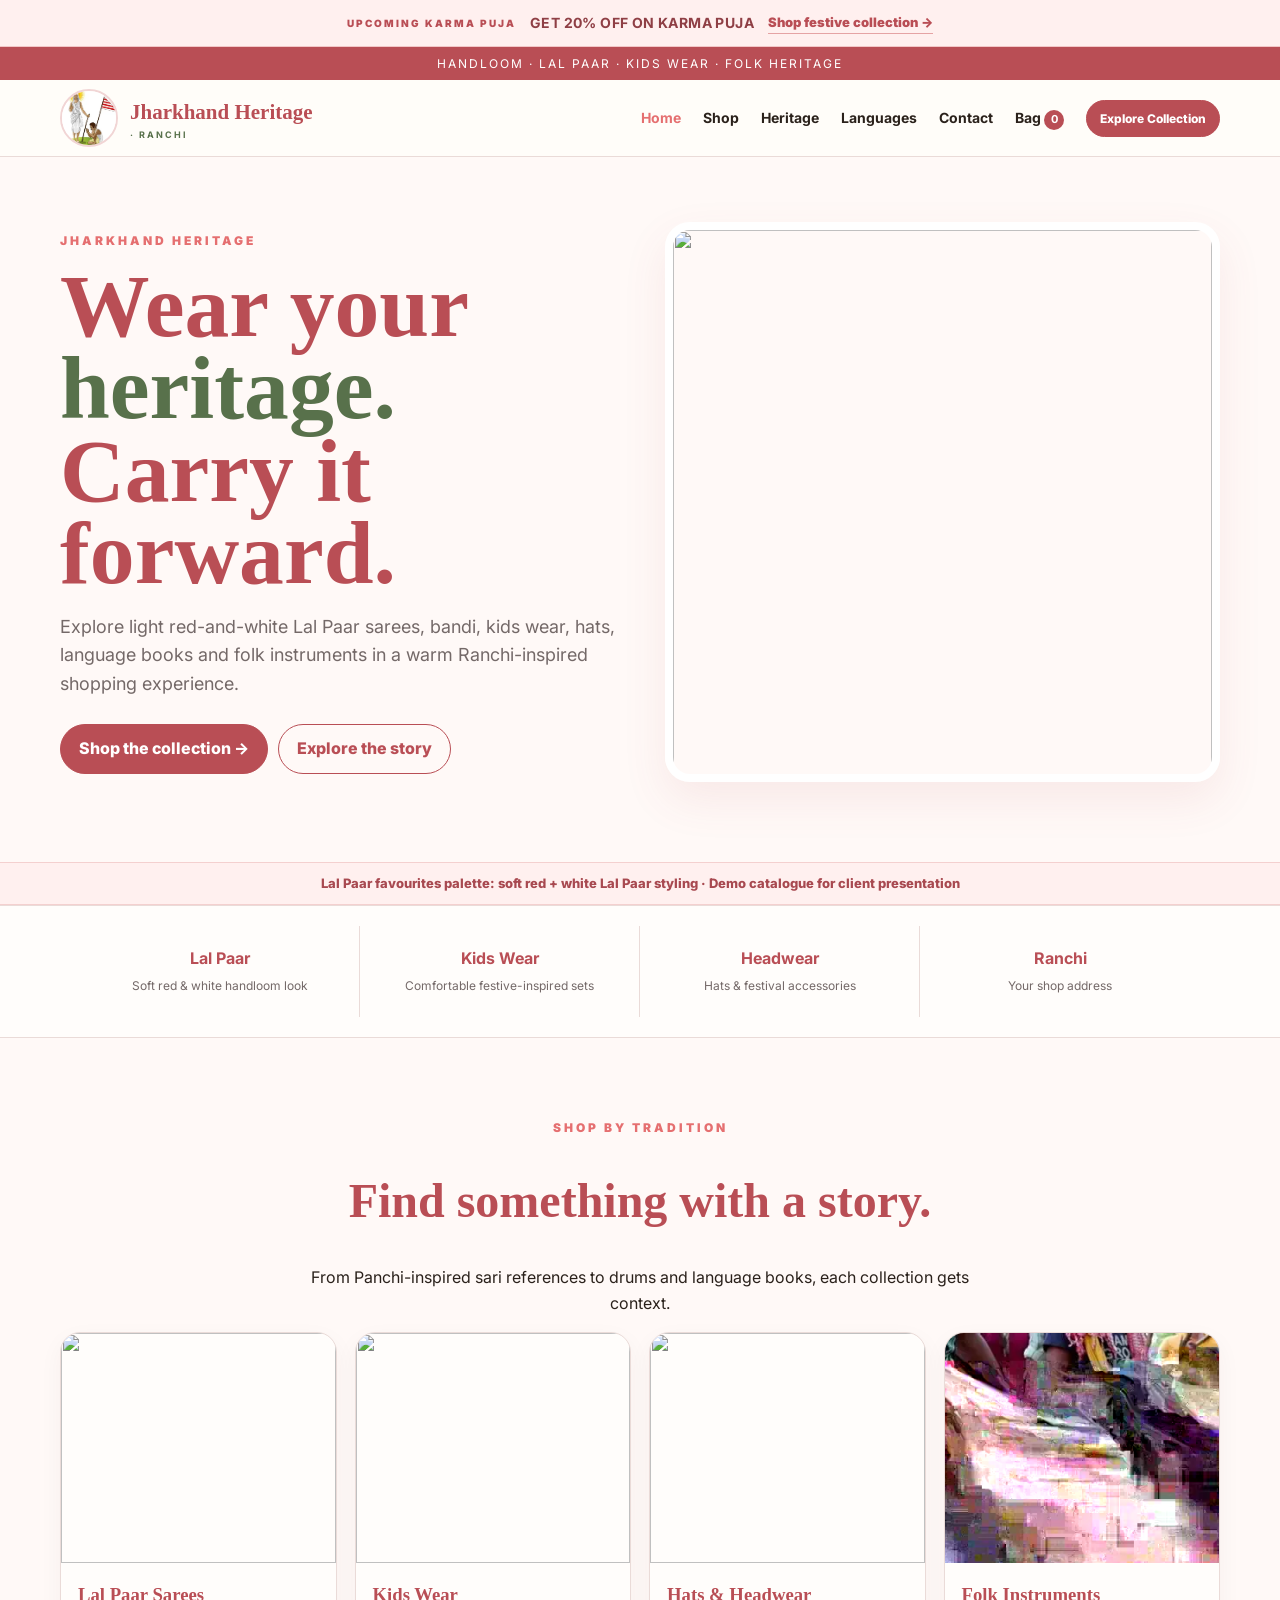
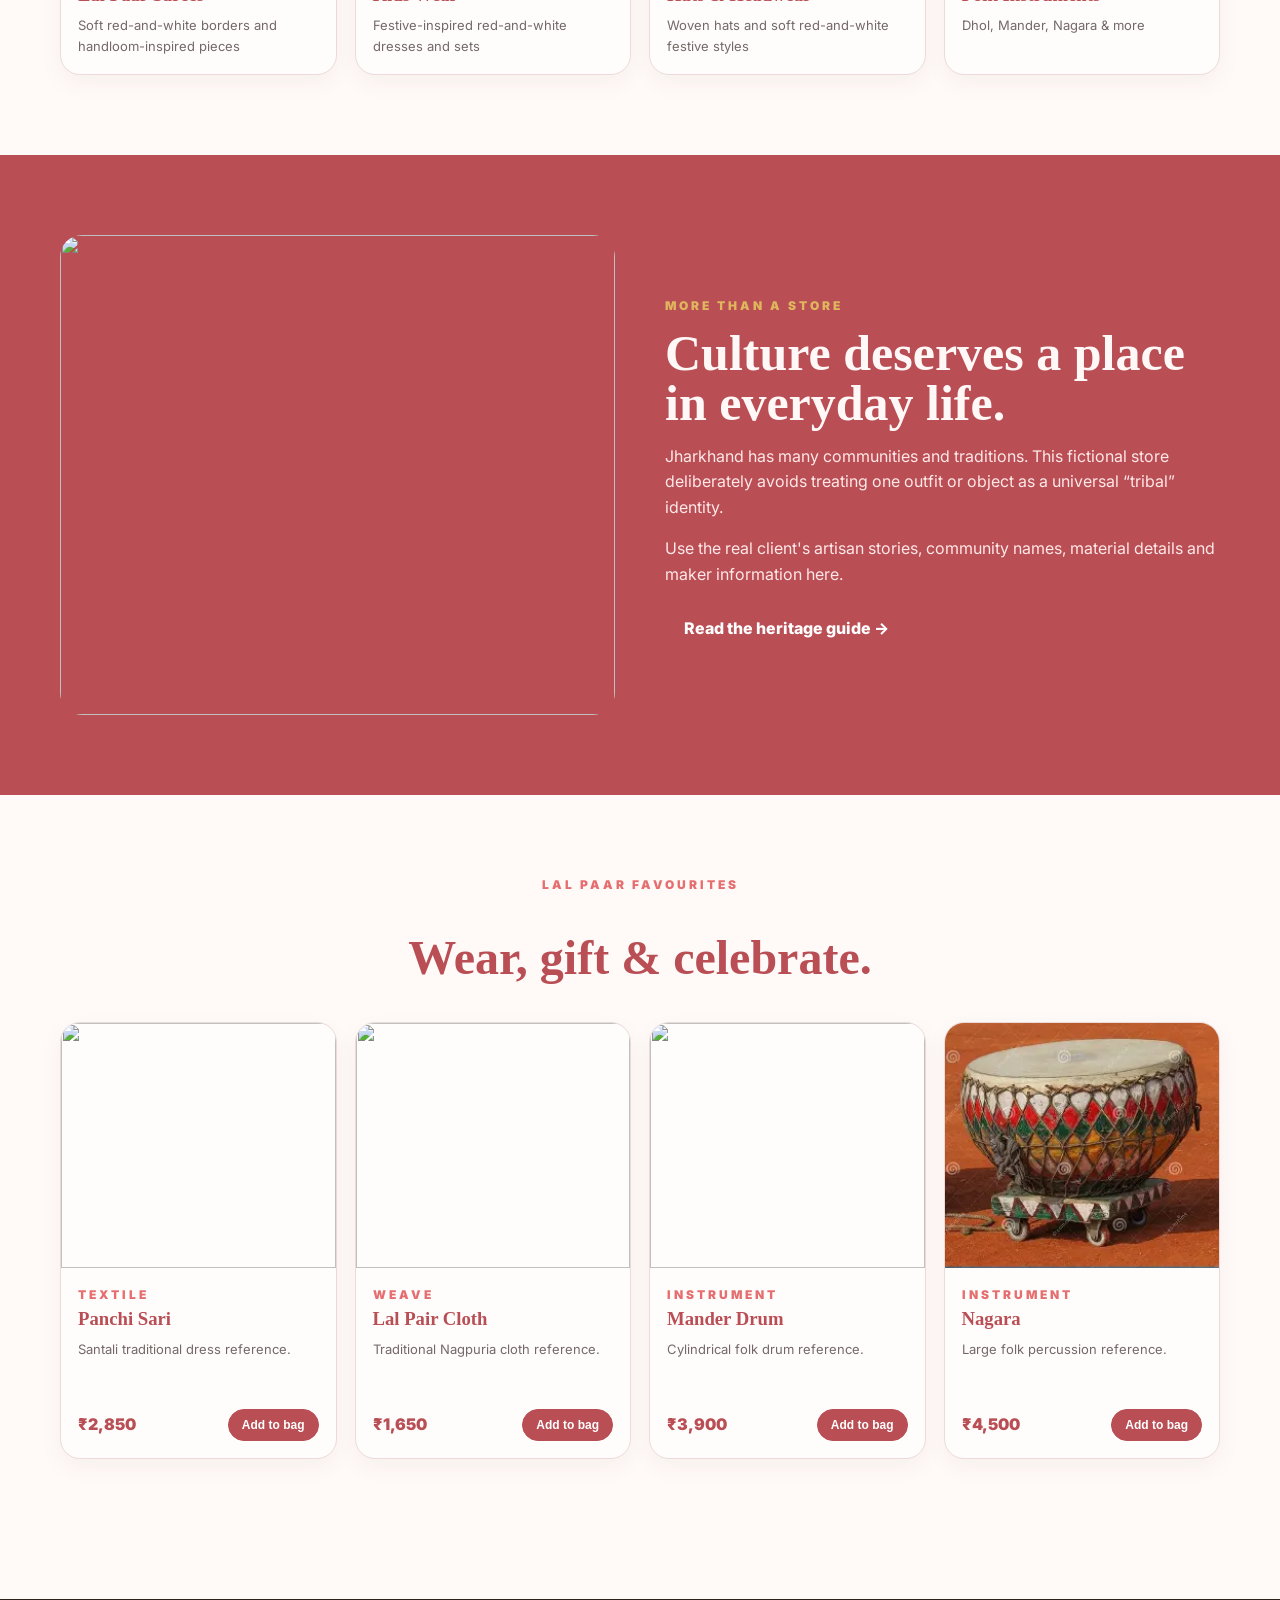
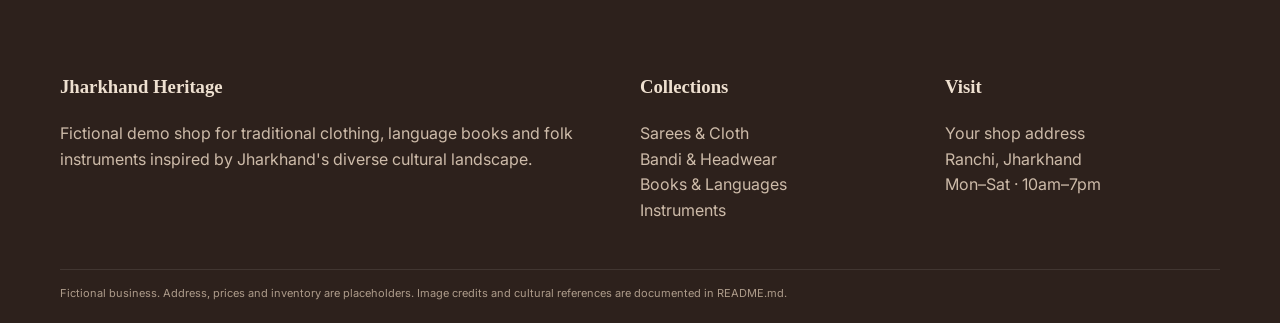
==== index.html @ 150b282c "first commit" ====
<!doctype html>
<html lang=en>

<head>
    <meta charset=utf-8>
    <meta name=viewport content="width=device-width,initial-scale=1">
    <link rel="icon" href="assets/logo.jpeg">
    <title>Tribal Website Demo</title>
    <link rel=preconnect href=https://fonts.googleapis.com>
    <link rel=stylesheet href="https://fonts.googleapis.com/css2?family=Inter:wght@400;500;600;700;800&display=swap">
    <link rel=stylesheet href=assets/styles.css>
</head>

<body>
    <div class="offer-bar">
        <div class="wrap offer-inner"><span class="offer-kicker">UPCOMING KARMA PUJA</span><strong>GET 20% OFF ON KARMA
                PUJA</strong><a href="shop.html">Shop festive collection →</a></div>
    </div>
    <div class=top>HANDLOOM · LAL PAAR · KIDS WEAR · FOLK HERITAGE</div>
    <header class=head>
        <nav class=wrap><a class="brand-logo" href="index.html"><img src="assets/logo4.webp"
                    alt="Jharkhand Heritage logo"><span>Jharkhand Heritage<small> ·
                        Ranchi</small></span></a><button class=toggle>☰</button>
            <div class=links><a class="active" href="index.html">Home</a><a class="" href="shop.html">Shop</a><a
                    class="" href="heritage.html">Heritage</a><a class="" href="languages.html">Languages</a><a class=""
                    href="contact.html">Contact</a><a href=cart.html>Bag <span class=count>0</span></a><a
                    class="btn small" href=shop.html>Explore Collection</a></div>
        </nav>
    </header>
    <main>
        <section class="hero wrap">
            <div>
                <div class=eyebrow>Jharkhand Heritage</div>
                <h1>Wear your <em>heritage.</em><br>Carry it forward.</h1>
                <p>Explore light red-and-white Lal Paar sarees, bandi, kids wear, hats, language books and folk
                    instruments in a warm Ranchi-inspired shopping experience.</p>
                <div class=actions><a class=btn href=shop.html>Shop the collection →</a><a class="btn outline"
                        href=heritage.html>Explore the story</a></div>
            </div><img class=heroimg
                src="https://i.pinimg.com/originals/ef/6c/87/ef6c87873694c272119b80d1529bd123.jpg">
        </section>
        <div class="notice-strip">Lal Paar favourites palette: soft red + white Lal Paar styling · Demo catalogue for
            client presentation</div>
        <div class=strip>
            <div class="wrap stripgrid">
                <div><b>Lal Paar</b><span>Soft red & white handloom look</span></div>
                <div><b>Kids Wear</b><span>Comfortable festive-inspired sets</span></div>
                <div><b>Headwear</b><span>Hats & festival accessories</span></div>
                <div><b>Ranchi</b><span>Your shop address </span></div>
            </div>
        </div>
        <section class="section wrap">
            <div class=center>
                <div class=eyebrow>Shop by tradition</div>
                <h2>Find something with a story.</h2>
                <p>From Panchi-inspired sari references to drums and language books, each collection gets context.</p>
            </div>
            <div class=cats>
                <a class=cat href=shop.html><img
                       src="https://th.bing.com/th/id/OIP.VWx4E-OZkC28fHODk5YXSQHaLG?w=202&h=303&c=7&r=0&o=7&dpr=1.5&pid=1.7&rm=3">
                    <div>
                        <h3>Lal Paar Sarees</h3>
                        <p>Soft red-and-white borders and handloom-inspired pieces</p>
                    </div>
                </a>
                <a class=cat href=shop.html><img src="https://th.bing.com/th/id/OIP.Y5PlipHXrz-CzXDGePy7vgHaHa?w=202&h=202&c=7&r=0&o=7&dpr=1.5&pid=1.7&rm=3">
                    <div>
                        <h3>Kids Wear</h3>
                        <p>Festive-inspired red-and-white dresses and sets</p>
                    </div>
                </a>
                <a class=cat href=shop.html><img src="https://th.bing.com/th/id/OIP.RcLd9iETd-pRfyE4uqJWigHaHa?w=215&h=215&c=7&r=0&o=7&dpr=1.5&pid=1.7&rm=3">
                    <div>
                        <h3>Hats & Headwear</h3>
                        <p>Woven hats and soft red-and-white festive styles</p>
                    </div>
                </a>
                <a class=cat href=shop.html><img
                        src="[data-uri]"> 
                    <div>
                        <h3>Folk Instruments</h3>
                        <p>Dhol, Mander, Nagara & more</p>
                    </div>
                </a>
            </div>
        </section>
        <section class="section story">
            <div class="wrap storygrid"><img
                    src="https://comMons.wikimedia.org/wiki/Special:Redirect/file/SARNA_PEOPLE.jpg">
                <div>
                    <div class=eyebrow style="color:#dfb65d">More than a store</div>
                    <h2>Culture deserves a place in everyday life.</h2>
                    <p>Jharkhand has many communities and traditions. This fictional store deliberately avoids treating
                        one outfit or object as a universal “tribal” identity.</p>
                    <p>Use the real client's artisan stories, community names, material details and maker information
                        here.</p><a class=btn href=heritage.html>Read the heritage guide →</a>
                </div>
            </div>
        </section>
        <section class="section wrap">
            <div class=center>
                <div class=eyebrow>Lal Paar favourites</div>
                <h2>Wear, gift & celebrate.</h2>
            </div>
            <div class=products>
                <article class=product><img
                        src="https://comMons.wikimedia.org/wiki/Special:Redirect/file/Panchi_sari.jpg">
                    <div class=body>
                        <div class=eyebrow>Textile</div>
                        <h3>Panchi Sari</h3>
                        <p>Santali traditional dress reference.</p>
                        <div class=meta><b class=price>₹2,850</b><button class="btn small" data-add=panchi
                                data-name="Panchi Sari" data-price=2850
                                data-image="https://comMons.wikimedia.org/wiki/Special:Redirect/file/Panchi_sari.jpg">Add
                                to bag</button></div>
                    </div>
                </article>
                <article class=product><img
                        src="https://comMons.wikimedia.org/wiki/Special:Redirect/file/Traditional_lal_pair_cloth_2025.jpg">
                    <div class=body>
                        <div class=eyebrow>Weave</div>
                        <h3>Lal Pair Cloth</h3>
                        <p>Traditional Nagpuria cloth reference.</p>
                        <div class=meta><b class=price>₹1,650</b><button class="btn small" data-add=lalpair
                                data-name="Lal Pair Cloth" data-price=1650
                                data-image="https://comMons.wikimedia.org/wiki/Special:Redirect/file/Traditional_lal_pair_cloth_2025.jpg">Add
                                to bag</button></div>
                    </div>
                </article>
                <article class=product><img src="https://theindiantribal.com/wp-content/uploads/2021/09/mander.jpg">
                    <div class=body>
                        <div class=eyebrow>Instrument</div>
                        <h3>Mander Drum</h3>
                        <p>Cylindrical folk drum reference.</p>
                        <div class=meta><b class=price>₹3,900</b><button class="btn small" data-add=mander
                                data-name="Mander Drum" data-price=3900
                                data-image="https://theindiantribal.com/wp-content/uploads/2021/09/mander.jpg">Add to
                                bag</button></div>
                    </div>
                </article>
                <article class=product><img
                        src="[data-uri]">
                    <div class=body>
                        <div class=eyebrow>Instrument</div>
                        <h3>Nagara</h3>
                        <p>Large folk percussion reference.</p>
                        <div class=meta><b class=price>₹4,500</b><button class="btn small" data-add=nagara
                                data-name=Nagara data-price=4500
                                data-image="[data-uri]">Add
                                to bag</button></div>
                    </div>
                </article>
            </div>
        </section>
    </main>
    <footer class=footer>
        <div class="wrap foot">
            <div>
                <h3>Jharkhand Heritage</h3>
                <p>Fictional demo shop for traditional clothing, language books and folk instruments inspired by
                    Jharkhand's diverse cultural landscape.</p>
            </div>
            <div>
                <h3>Collections</h3>
                <p><a href=shop.html>Sarees & Cloth</a><br><a href=shop.html>Bandi & Headwear</a><br><a
                        href=shop.html>Books & Languages</a><br><a href=shop.html>Instruments</a></p>
            </div>
            <div>
                <h3>Visit</h3>
                <p>Your shop address <br>Ranchi, Jharkhand<br>Mon–Sat · 10am–7pm</p>
            </div>
        </div>
        <div class="wrap bottom">Fictional business. Address, prices and inventory are placeholders. Image credits and
            cultural references are documented in README.md.</div>
    </footer>
    <script src=assets/script.js></script>
</body>

</html>
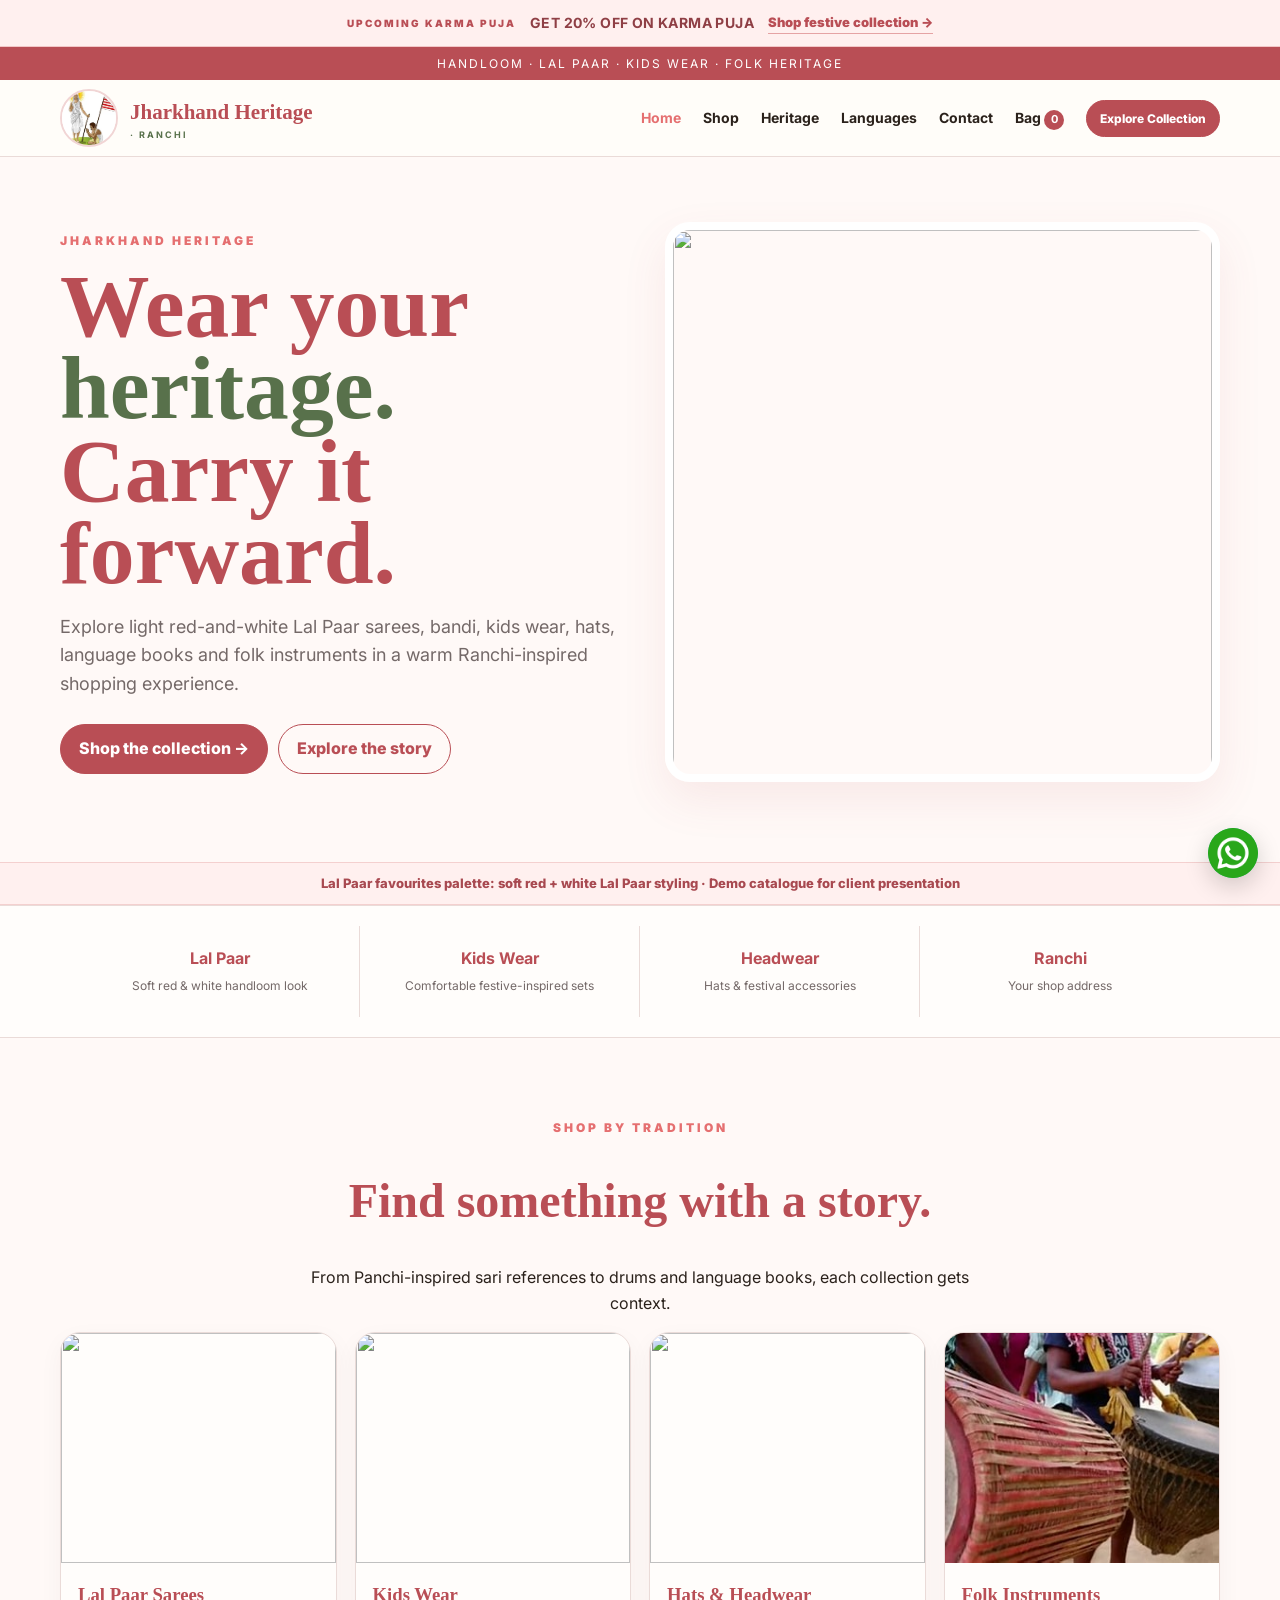
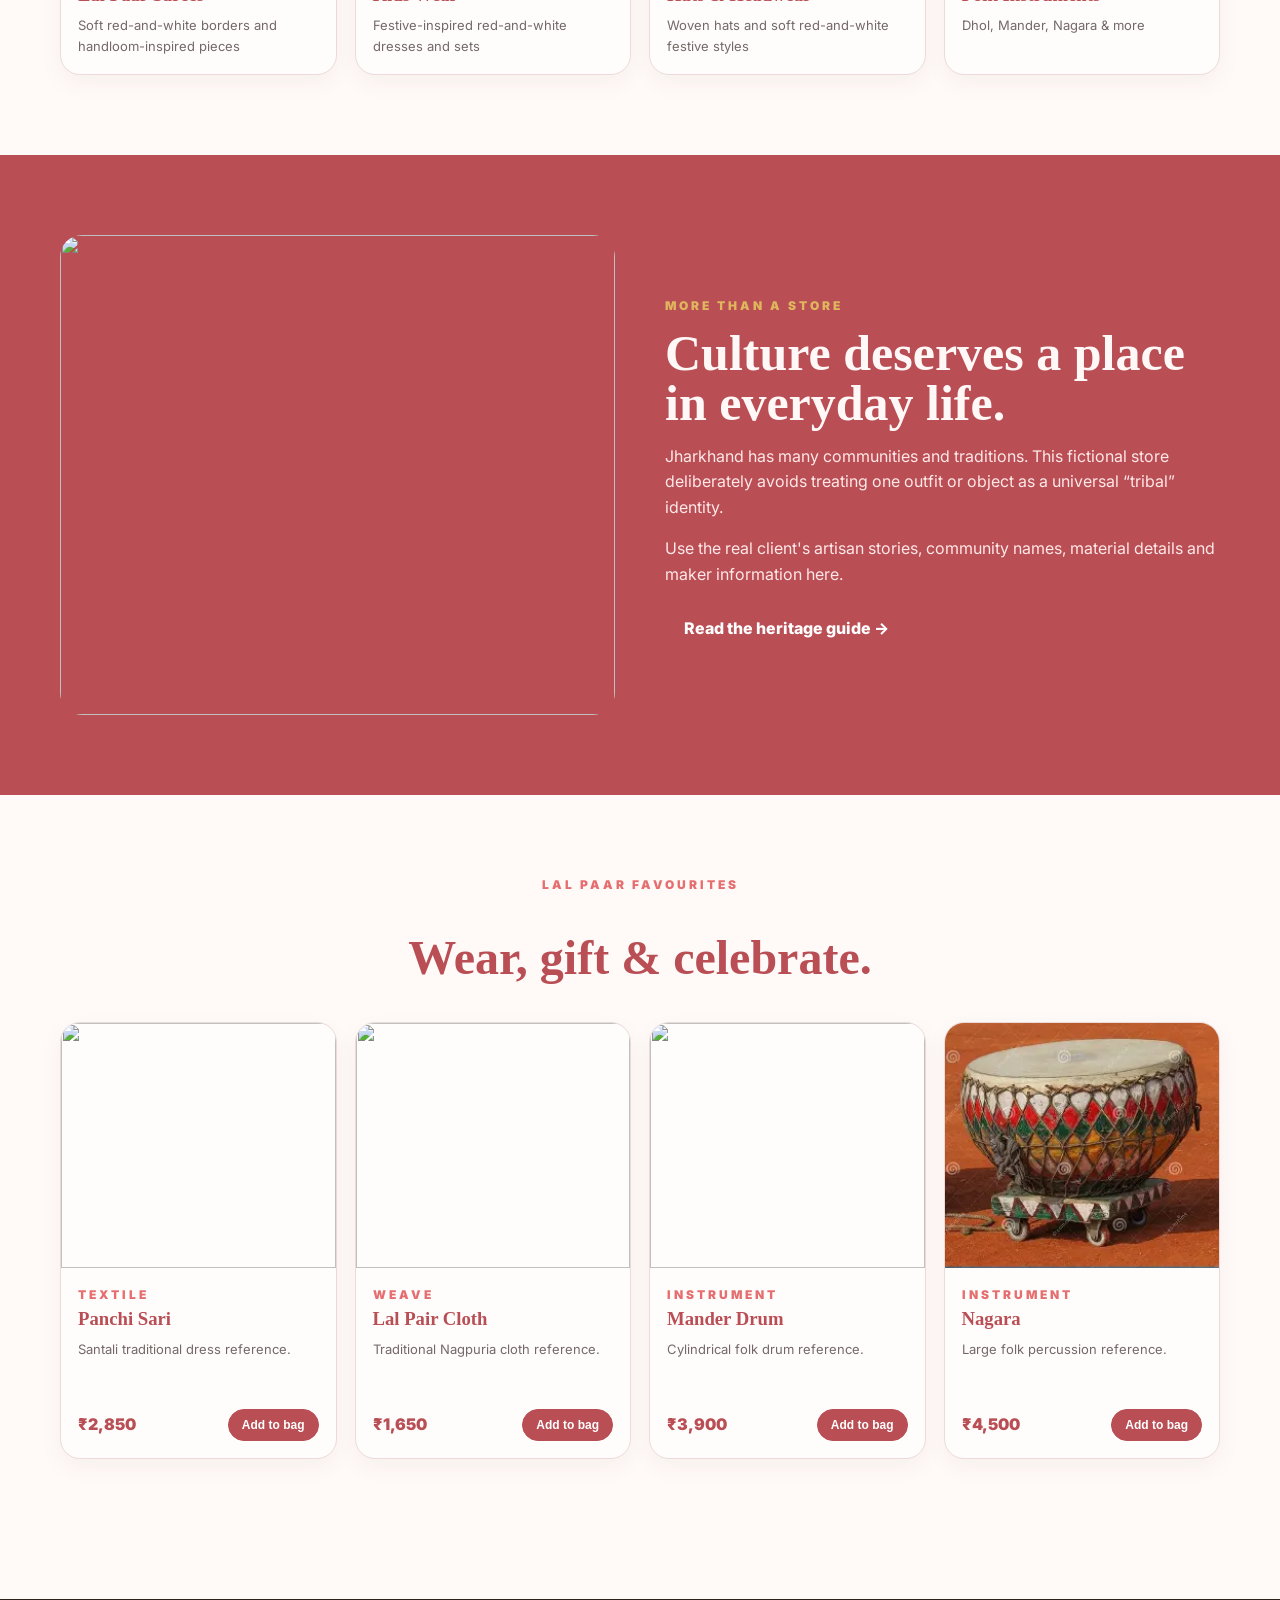
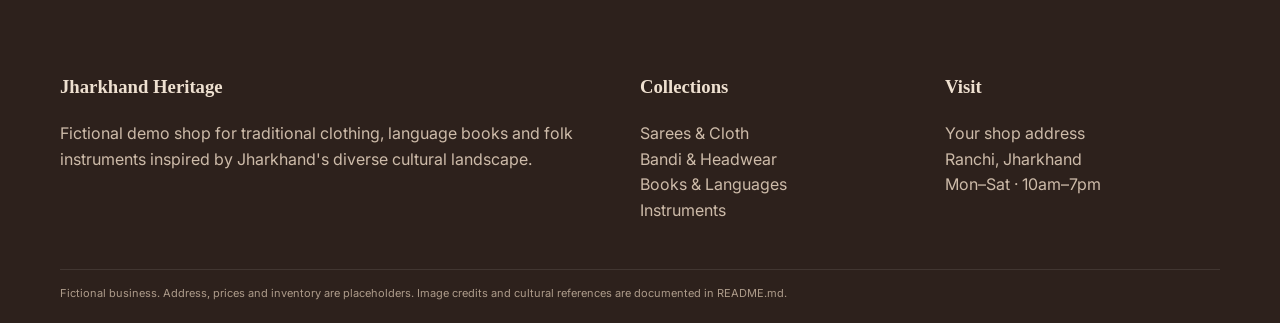
==== commit a0af1f2c: "added whatsapp" ====
--- a/index.html
+++ b/index.html
@@ -4,7 +4,7 @@
 <head>
     <meta charset=utf-8>
     <meta name=viewport content="width=device-width,initial-scale=1">
-    <link rel="icon" href="assets/logo.jpeg">
+    <link rel="icon" href="assets/logo4.webp">
     <title>Tribal Website Demo</title>
     <link rel=preconnect href=https://fonts.googleapis.com>
     <link rel=stylesheet href="https://fonts.googleapis.com/css2?family=Inter:wght@400;500;600;700;800&display=swap">
@@ -36,8 +36,7 @@
                     instruments in a warm Ranchi-inspired shopping experience.</p>
                 <div class=actions><a class=btn href=shop.html>Shop the collection →</a><a class="btn outline"
                         href=heritage.html>Explore the story</a></div>
-            </div><img class=heroimg
-                src="https://i.pinimg.com/originals/ef/6c/87/ef6c87873694c272119b80d1529bd123.jpg">
+            </div><img class=heroimg src="https://i.pinimg.com/originals/ef/6c/87/ef6c87873694c272119b80d1529bd123.jpg">
         </section>
         <div class="notice-strip">Lal Paar favourites palette: soft red + white Lal Paar styling · Demo catalogue for
             client presentation</div>
@@ -57,26 +56,28 @@
             </div>
             <div class=cats>
                 <a class=cat href=shop.html><img
-                       src="https://th.bing.com/th/id/OIP.VWx4E-OZkC28fHODk5YXSQHaLG?w=202&h=303&c=7&r=0&o=7&dpr=1.5&pid=1.7&rm=3">
+                        src="https://th.bing.com/th/id/OIP.VWx4E-OZkC28fHODk5YXSQHaLG?w=202&h=303&c=7&r=0&o=7&dpr=1.5&pid=1.7&rm=3">
                     <div>
                         <h3>Lal Paar Sarees</h3>
                         <p>Soft red-and-white borders and handloom-inspired pieces</p>
                     </div>
                 </a>
-                <a class=cat href=shop.html><img src="https://th.bing.com/th/id/OIP.Y5PlipHXrz-CzXDGePy7vgHaHa?w=202&h=202&c=7&r=0&o=7&dpr=1.5&pid=1.7&rm=3">
+                <a class=cat href=shop.html><img
+                        src="https://th.bing.com/th/id/OIP.Y5PlipHXrz-CzXDGePy7vgHaHa?w=202&h=202&c=7&r=0&o=7&dpr=1.5&pid=1.7&rm=3">
                     <div>
                         <h3>Kids Wear</h3>
                         <p>Festive-inspired red-and-white dresses and sets</p>
                     </div>
                 </a>
-                <a class=cat href=shop.html><img src="https://th.bing.com/th/id/OIP.RcLd9iETd-pRfyE4uqJWigHaHa?w=215&h=215&c=7&r=0&o=7&dpr=1.5&pid=1.7&rm=3">
+                <a class=cat href=shop.html><img
+                        src="https://th.bing.com/th/id/OIP.RcLd9iETd-pRfyE4uqJWigHaHa?w=215&h=215&c=7&r=0&o=7&dpr=1.5&pid=1.7&rm=3">
                     <div>
                         <h3>Hats & Headwear</h3>
                         <p>Woven hats and soft red-and-white festive styles</p>
                     </div>
                 </a>
-                <a class=cat href=shop.html><img
-                        src="[data-uri]"> 
+                <a class=cat href=shop.html>
+                    <img src="./assets/mandar2.jpg" alt="">
                     <div>
                         <h3>Folk Instruments</h3>
                         <p>Dhol, Mander, Nagara & more</p>
@@ -173,6 +174,12 @@
         <div class="wrap bottom">Fictional business. Address, prices and inventory are placeholders. Image credits and
             cultural references are documented in README.md.</div>
     </footer>
+
+    <a class="wa-float" id="waFloat" href="#" target="_blank" rel="noopener" aria-label="Chat on WhatsApp">
+        <img src="./assets/whatsapp.png" alt="whatsapp">
+    </a>
+
+    <script src="script.js"></script>
     <script src=assets/script.js></script>
 </body>
 
